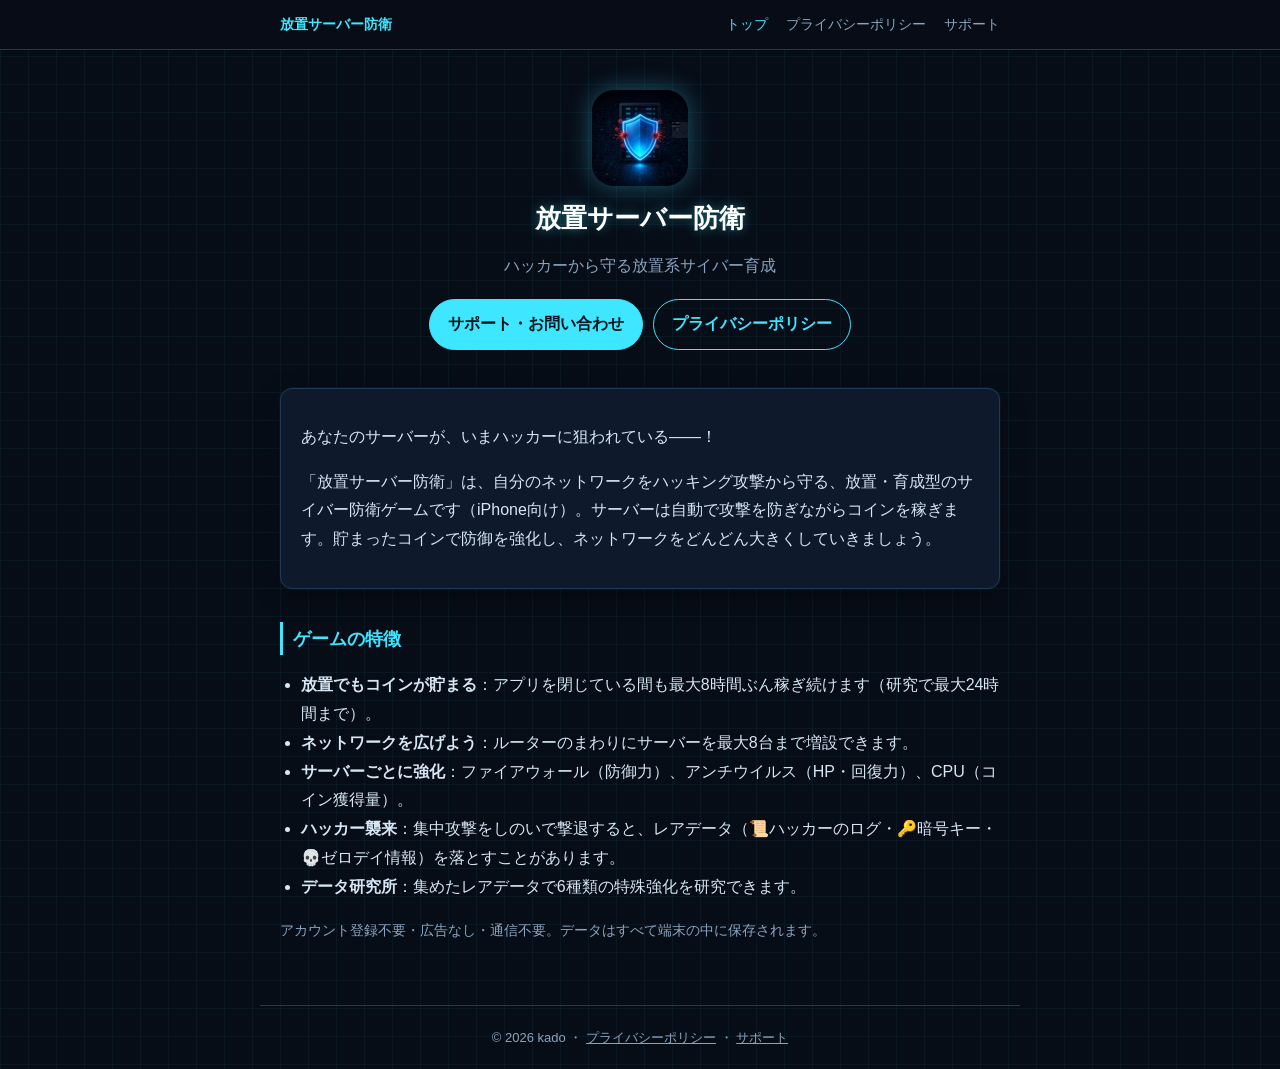
==== index.html @ 01f42e2a "プライバシーポリシー・サポートページを追加" ====
<!DOCTYPE html>
<html lang="ja">
<head>
<meta charset="UTF-8">
<meta name="viewport" content="width=device-width, initial-scale=1">
<title>放置サーバー防衛</title>
<meta name="description" content="ハッカーから守る放置系サイバー育成ゲーム「放置サーバー防衛」の公式ページです。">
<link rel="stylesheet" href="style.css">
</head>
<body>
<header><nav><a class="brand" href="./">放置サーバー防衛</a><a href="./" aria-current="page">トップ</a><a href="privacy.html">プライバシーポリシー</a><a href="support.html">サポート</a></nav></header>
<main>
<section class="hero">
<img src="[data-uri]" alt="放置サーバー防衛 アプリアイコン" width="96" height="96">
<h1>放置サーバー防衛</h1>
<p class="tag">ハッカーから守る放置系サイバー育成</p>
<div class="btns"><a class="btn primary" href="support.html">サポート・お問い合わせ</a><a class="btn" href="privacy.html">プライバシーポリシー</a></div>
</section>
<div class="card">
<p>あなたのサーバーが、いまハッカーに狙われている――！</p>
<p>「放置サーバー防衛」は、自分のネットワークをハッキング攻撃から守る、放置・育成型のサイバー防衛ゲームです（iPhone向け）。サーバーは自動で攻撃を防ぎながらコインを稼ぎます。貯まったコインで防御を強化し、ネットワークをどんどん大きくしていきましょう。</p>
</div>
<h2>ゲームの特徴</h2>
<ul>
<li><strong>放置でもコインが貯まる</strong>：アプリを閉じている間も最大8時間ぶん稼ぎ続けます（研究で最大24時間まで）。</li>
<li><strong>ネットワークを広げよう</strong>：ルーターのまわりにサーバーを最大8台まで増設できます。</li>
<li><strong>サーバーごとに強化</strong>：ファイアウォール（防御力）、アンチウイルス（HP・回復力）、CPU（コイン獲得量）。</li>
<li><strong>ハッカー襲来</strong>：集中攻撃をしのいで撃退すると、レアデータ（📜ハッカーのログ・🔑暗号キー・💀ゼロデイ情報）を落とすことがあります。</li>
<li><strong>データ研究所</strong>：集めたレアデータで6種類の特殊強化を研究できます。</li>
</ul>
<p class="muted">アカウント登録不要・広告なし・通信不要。データはすべて端末の中に保存されます。</p>
</main>
<footer>© 2026 kado ・ <a href="privacy.html">プライバシーポリシー</a> ・ <a href="support.html">サポート</a></footer>
</body>
</html>
---- style.css ----
:root{--bg:#070d17;--panel:#0e1a2b;--line:#1d3a5c;--text:#d7e6f5;--muted:#8aa4bf;--accent:#3ee6ff;--accent2:#7cff9b;}
*{box-sizing:border-box}
html{-webkit-text-size-adjust:100%}
body{margin:0;background:var(--bg);background-image:linear-gradient(rgba(62,230,255,.05) 1px,transparent 1px),linear-gradient(90deg,rgba(62,230,255,.05) 1px,transparent 1px);background-size:28px 28px;color:var(--text);font-family:-apple-system,BlinkMacSystemFont,"Hiragino Sans","Hiragino Kaku Gothic ProN","Noto Sans JP","Yu Gothic",Meiryo,sans-serif;line-height:1.8;font-size:16px}
header{border-bottom:1px solid var(--line);background:rgba(7,13,23,.9)}
nav{max-width:760px;margin:0 auto;padding:12px 20px;display:flex;flex-wrap:wrap;gap:6px 18px;align-items:center}
nav .brand{font-weight:700;color:var(--accent);text-decoration:none;margin-right:auto}
nav a{color:var(--muted);text-decoration:none;font-size:14px}
nav a:hover,nav a[aria-current]{color:var(--accent)}
main{max-width:760px;margin:0 auto;padding:28px 20px 48px}
h1{font-size:1.6rem;line-height:1.4;margin:.2em 0 .6em;color:#fff;text-shadow:0 0 12px rgba(62,230,255,.45)}
h2{font-size:1.15rem;margin:1.8em 0 .5em;color:var(--accent);border-left:3px solid var(--accent);padding-left:10px}
h3{font-size:1rem;margin:1.2em 0 .3em;color:var(--accent2)}
a{color:var(--accent)}
.card{background:var(--panel);border:1px solid var(--line);border-radius:12px;padding:18px 20px;margin:16px 0;box-shadow:0 0 0 1px rgba(62,230,255,.04),0 8px 24px rgba(0,0,0,.35)}
.hero{text-align:center;padding:12px 0 4px}
.hero img{width:96px;height:96px;border-radius:22px;box-shadow:0 0 24px rgba(62,230,255,.35)}
.tag{color:var(--muted);margin:.2em 0 1em}
.btns{display:flex;flex-wrap:wrap;gap:10px;justify-content:center;margin:18px 0}
.btn{display:inline-block;padding:10px 18px;border:1px solid var(--accent);border-radius:999px;color:var(--accent);text-decoration:none;font-weight:600}
.btn:hover{background:rgba(62,230,255,.12)}
.btn.primary{background:var(--accent);color:#04121c}
ul{padding-left:1.3em}
.muted{color:var(--muted);font-size:14px}
footer{max-width:760px;margin:0 auto;padding:20px;border-top:1px solid var(--line);color:var(--muted);font-size:13px;text-align:center}
footer a{color:var(--muted)}
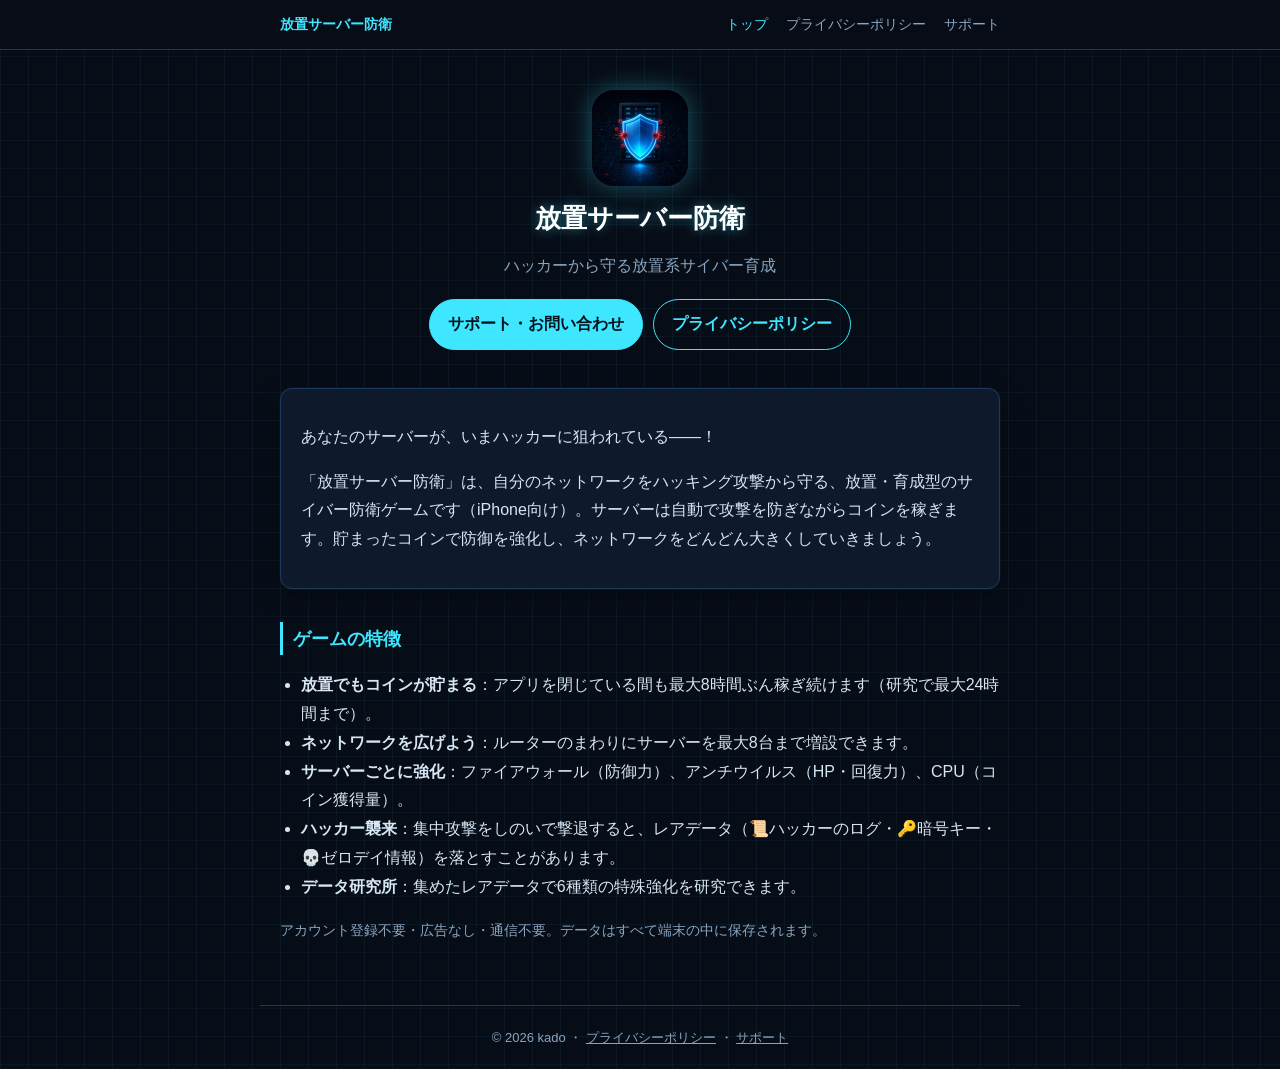
==== commit a63db231: "アイコンを画像ファイルとして追加" ====
--- a/index.html
+++ b/index.html
@@ -6,12 +6,14 @@
 <title>放置サーバー防衛</title>
 <meta name="description" content="ハッカーから守る放置系サイバー育成ゲーム「放置サーバー防衛」の公式ページです。">
 <link rel="stylesheet" href="style.css">
+<link rel="icon" href="icon.png">
+<link rel="apple-touch-icon" href="icon.png">
 </head>
 <body>
 <header><nav><a class="brand" href="./">放置サーバー防衛</a><a href="./" aria-current="page">トップ</a><a href="privacy.html">プライバシーポリシー</a><a href="support.html">サポート</a></nav></header>
 <main>
 <section class="hero">
-<img src="[data-uri]" alt="放置サーバー防衛 アプリアイコン" width="96" height="96">
+<img src="icon.png" alt="放置サーバー防衛 アプリアイコン" width="96" height="96">
 <h1>放置サーバー防衛</h1>
 <p class="tag">ハッカーから守る放置系サイバー育成</p>
 <div class="btns"><a class="btn primary" href="support.html">サポート・お問い合わせ</a><a class="btn" href="privacy.html">プライバシーポリシー</a></div>
